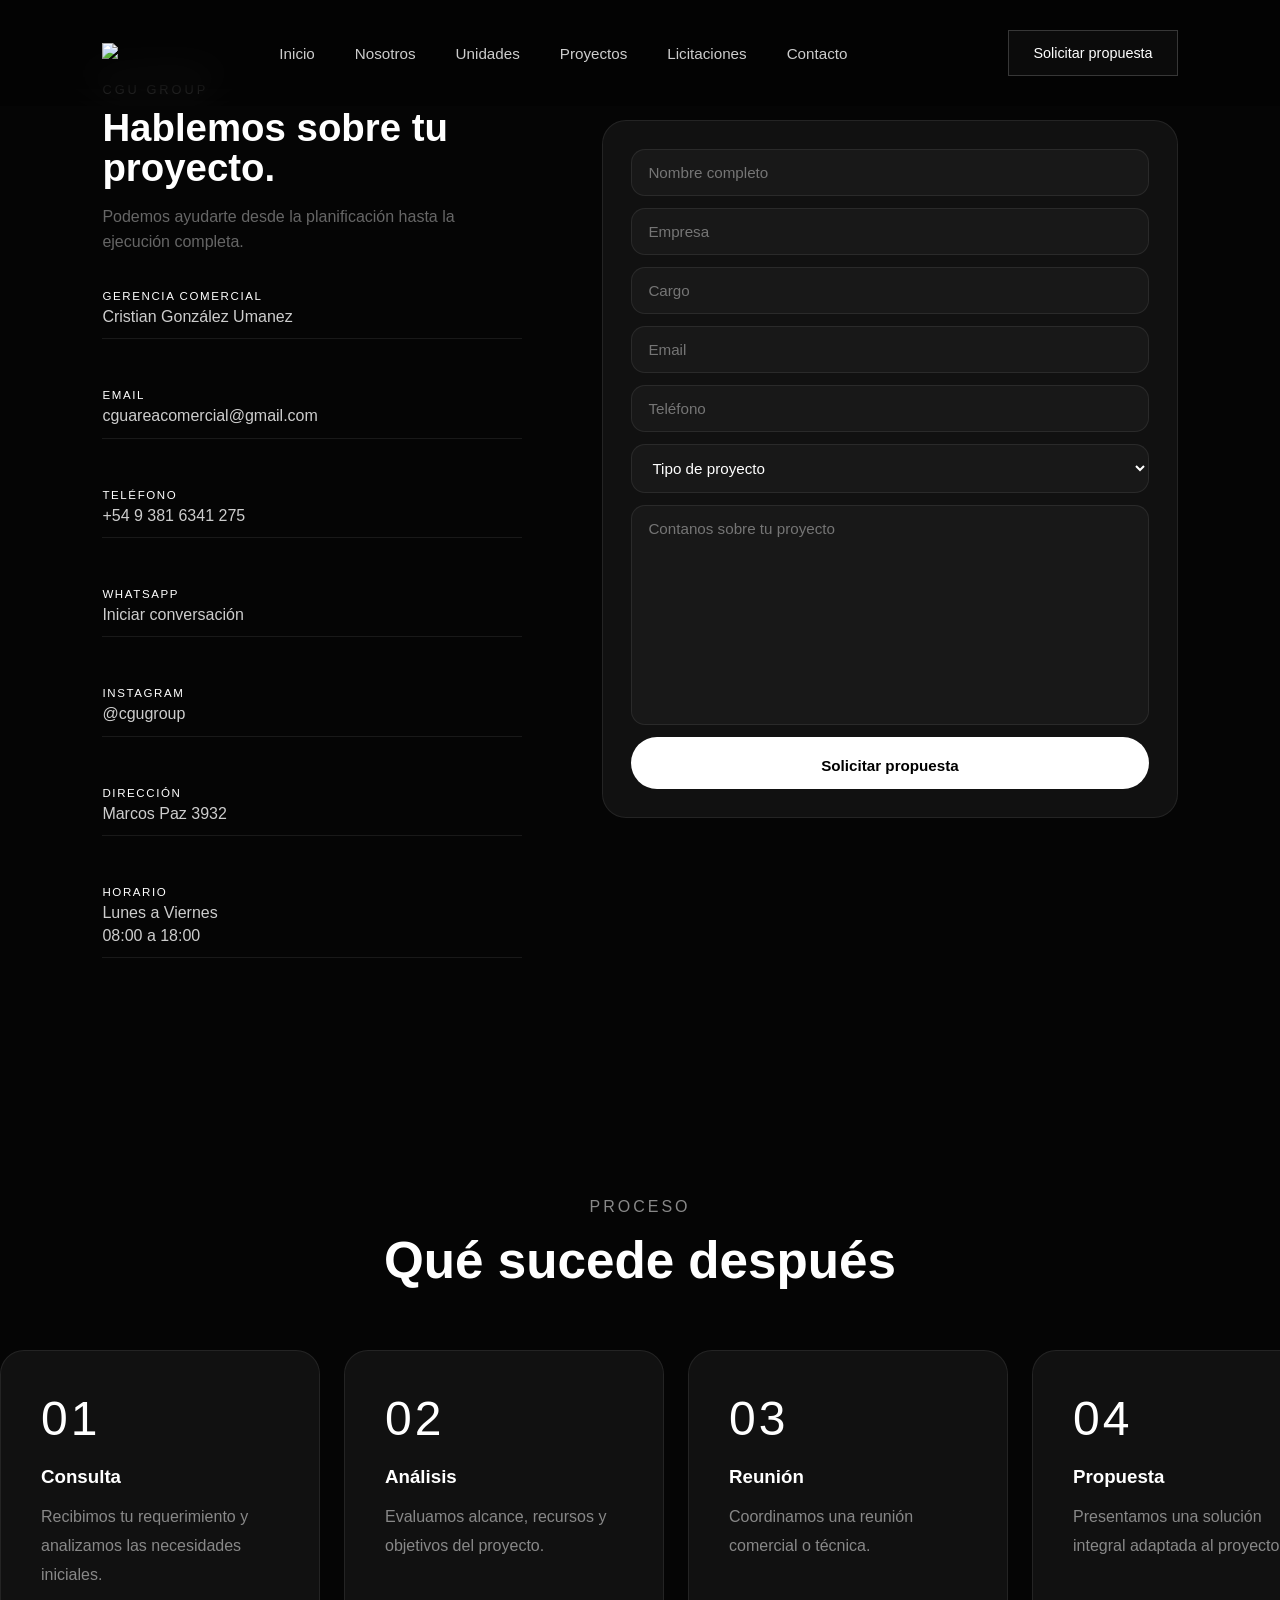
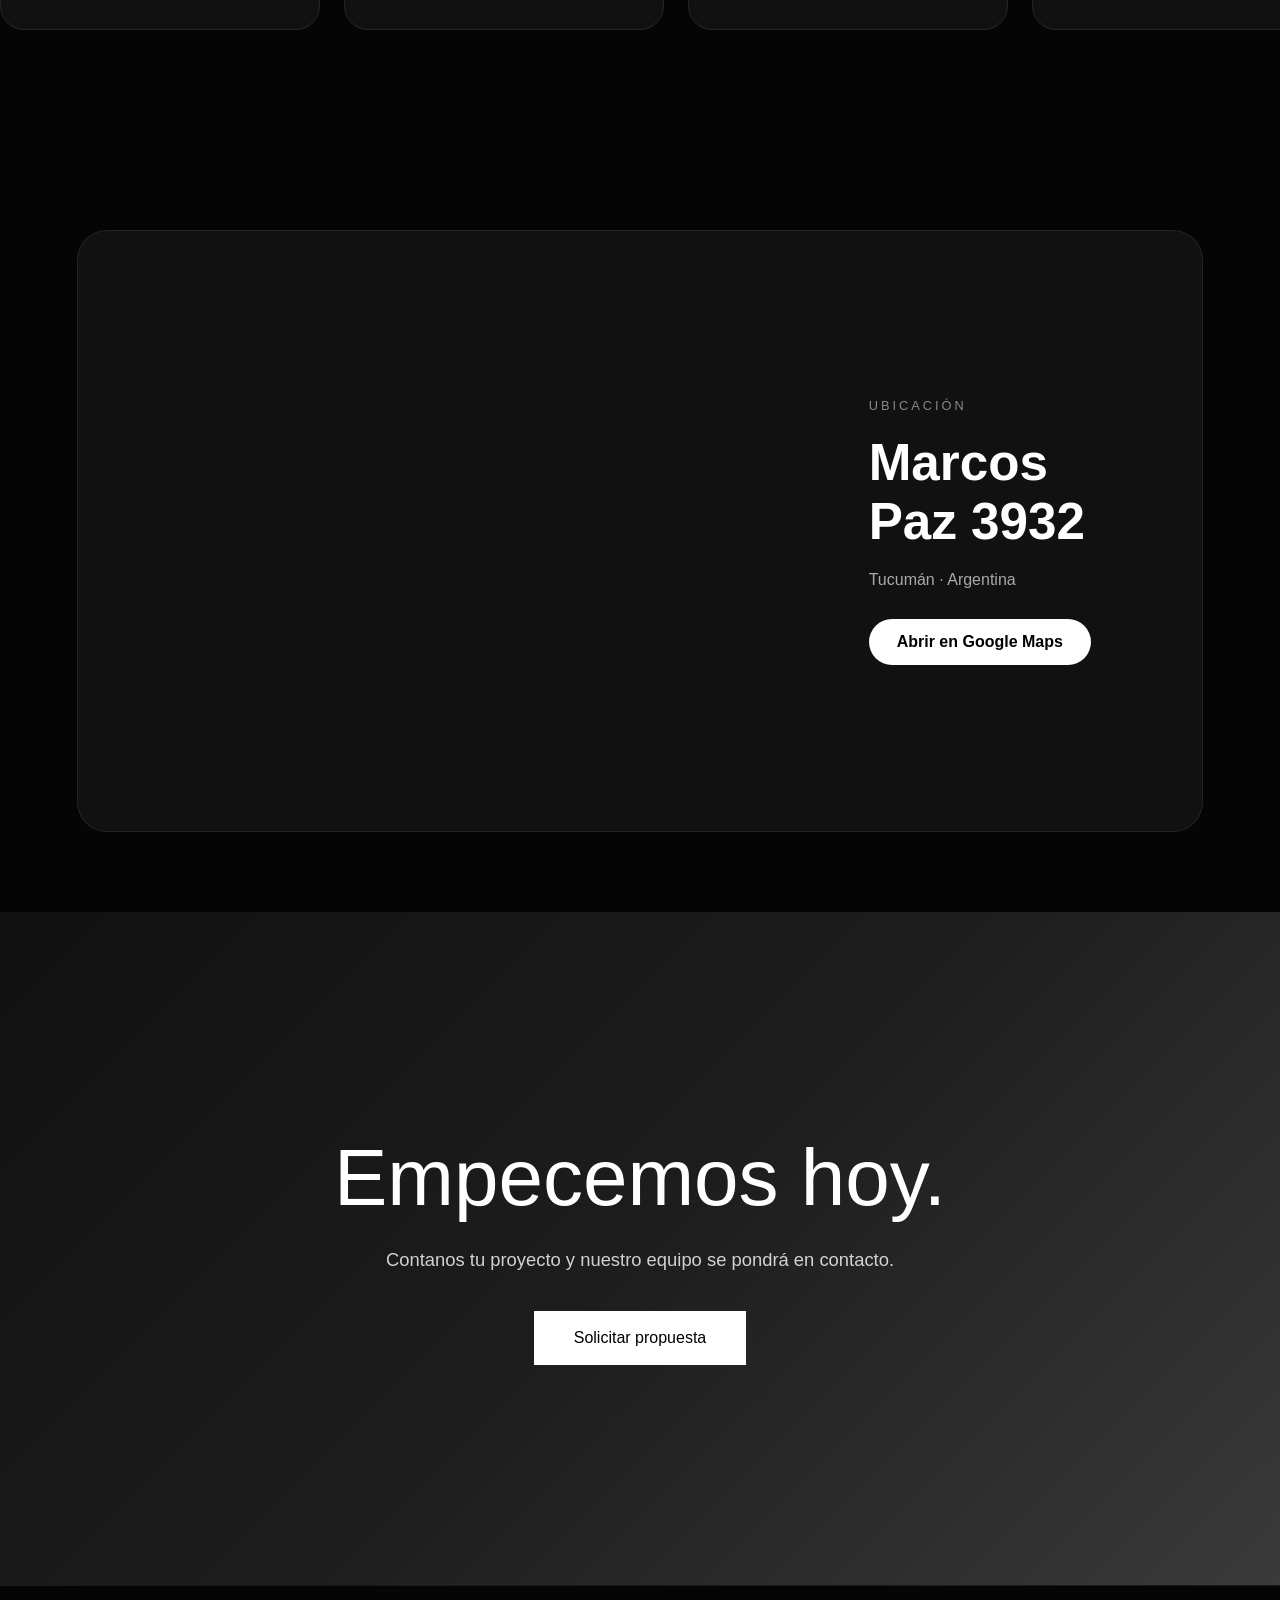
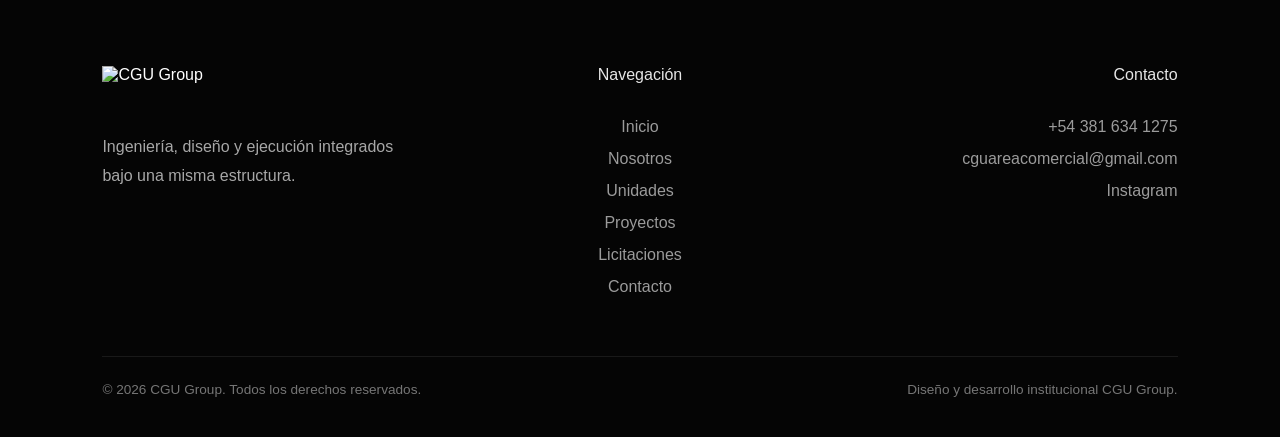
==== contacto.html @ d412fdf4 "Add files via upload" ====
<!DOCTYPE html>

<html lang="es">

<head>

<meta charset="UTF-8">
<meta name="viewport" content="width=device-width, initial-scale=1.0">

<title>CGU Group | Contacto</title>

<link rel="stylesheet" href="style.css">

</head>

<body>

<nav class="navbar">

<div class="logo">
<a href="index.html">
<img src="assets/img/png white 2.png">
</a>
</div>

<div class="nav-links">

<a href="index.html">Inicio</a>
<a href="nosotros.html">Nosotros</a>
<a href="unidades.html">Unidades</a>
<a href="proyectos.html">Proyectos</a>
<a href="licitaciones.html">Licitaciones</a>
<a href="contacto.html">Contacto</a>

</div>

<a href="contacto.html" class="nav-cta">

Solicitar propuesta

</a>

</nav>


<section class="contact-layout">

    <div class="contact-left">

        <div class="contact-header">

            <span>CGU GROUP</span>

            <h2>
                Hablemos sobre tu proyecto.
            </h2>

            <p>
                Podemos ayudarte desde la planificación
                hasta la ejecución completa.
            </p>

        </div>

        <div class="contact-info">

            <div class="contact-item">

                <h3>Gerencia Comercial</h3>

                <p>
                    Cristian González Umanez
                </p>

            </div>

            <div class="contact-item">

                <h3>Email</h3>

                <p>
                    <a href="mailto:cguareacomercial@gmail.com">
                        cguareacomercial@gmail.com
                    </a>
                </p>

            </div>

            <div class="contact-item">

                <h3>Teléfono</h3>

                <p>
                    <a href="tel:+5493816341275">
                        +54 9 381 6341 275
                    </a>
                </p>

            </div>

            <div class="contact-item">

                <h3>WhatsApp</h3>

                <p>
                    <a target="_blank"
                       href="https://wa.me/5493816341275">
                        Iniciar conversación
                    </a>
                </p>

            </div>

            <div class="contact-item">

                <h3>Instagram</h3>

                <p>
                    <a target="_blank"
                       href="https://instagram.com/cgugroup">
                        @cgugroup
                    </a>
                </p>

            </div>

            <div class="contact-item">

                <h3>Dirección</h3>

                <p>
                    <a target="_blank"
                       href="https://maps.app.goo.gl/7DFmyWiBiCpNncGx5">
                        Marcos Paz 3932
                    </a>
                </p>

            </div>

            <div class="contact-item">

                <h3>Horario</h3>

                <p>
                    Lunes a Viernes<br>
                    08:00 a 18:00
                </p>

            </div>

        </div>

    </div>

    <div class="contact-form-wrapper">

        <form class="contact-form" id="propuesta">

            <input
            type="text"
            placeholder="Nombre completo">

            <input
            type="text"
            placeholder="Empresa">

            <input
            type="text"
            placeholder="Cargo">

            <input
            type="email"
            placeholder="Email">

            <input
            type="tel"
            placeholder="Teléfono">

            <select>

                <option>
                    Tipo de proyecto
                </option>

                <option>
                    Cartelería
                </option>

                <option>
                    Metalurgia
                </option>

                <option>
                    Servicios Técnicos
                </option>

                <option>
                    Licitación
                </option>

                <option>
                    Otro
                </option>

            </select>

            <textarea
            placeholder="Contanos sobre tu proyecto"></textarea>

            <button>
                Solicitar propuesta
            </button>

        </form>

    </div>

</section>

<section class="contact-journey reveal">

    <span>PROCESO</span>

    <h2>

        Qué sucede después

    </h2>

    <div class="journey-track">

        <div class="journey-card">

            <span>01</span>

            <h3>Consulta</h3>

            <p>
                Recibimos tu requerimiento
                y analizamos las necesidades iniciales.
            </p>

        </div>

        <div class="journey-card">

            <span>02</span>

            <h3>Análisis</h3>

            <p>
                Evaluamos alcance,
                recursos y objetivos del proyecto.
            </p>

        </div>

        <div class="journey-card">

            <span>03</span>

            <h3>Reunión</h3>

            <p>
                Coordinamos una reunión
                comercial o técnica.
            </p>

        </div>

        <div class="journey-card">

            <span>04</span>

            <h3>Propuesta</h3>

            <p>
                Presentamos una solución
                integral adaptada al proyecto.
            </p>

        </div>

        <div class="journey-card">

            <span>05</span>

            <h3>Ejecución</h3>

            <p>
                Iniciamos planificación,
                fabricación y coordinación.
            </p>

        </div>

        <!-- DUPLICADOS PARA LOOP -->

        <div class="journey-card">

            <span>01</span>

            <h3>Consulta</h3>

            <p>
                Recibimos tu requerimiento
                y analizamos las necesidades iniciales.
            </p>

        </div>

        <div class="journey-card">

            <span>02</span>

            <h3>Análisis</h3>

            <p>
                Evaluamos alcance,
                recursos y objetivos del proyecto.
            </p>

        </div>

        <div class="journey-card">

            <span>03</span>

            <h3>Reunión</h3>

            <p>
                Coordinamos una reunión
                comercial o técnica.
            </p>

        </div>

        <div class="journey-card">

            <span>04</span>

            <h3>Propuesta</h3>

            <p>
                Presentamos una solución
                integral adaptada al proyecto.
            </p>

        </div>

        <div class="journey-card">

            <span>05</span>

            <h3>Ejecución</h3>

            <p>
                Iniciamos planificación,
                fabricación y coordinación.
            </p>

        </div>

    </div>

</section>

<section class="contact-location reveal">

    <div class="location-map">

        <iframe
        src="https://www.google.com/maps?q=Marcos+Paz+3932+Tucuman&output=embed"
        loading="lazy"
        allowfullscreen>
        </iframe>

    </div>

    <div class="location-content">

        <span>UBICACIÓN</span>

        <h2>
            Marcos Paz 3932
        </h2>

        <p>
            Tucumán · Argentina
        </p>

        <a
        href="https://maps.app.goo.gl/7DFmyWiBiCpNncGx5"
        target="_blank">

            Abrir en Google Maps

        </a>

    </div>

</section>



<section class="units-cta reveal">

<h2>

Empecemos hoy.

</h2>

<p>

Contanos tu proyecto y nuestro equipo
se pondrá en contacto.

</p>

<a href="#propuesta">

Solicitar propuesta

</a>

</section>

<footer class="footer">

    <div class="footer-top">

        <div class="footer-brand">

            <img
            src="assets/img/png white 2.png"
            alt="CGU Group">

            <p>
                Ingeniería, diseño y ejecución
                integrados bajo una misma estructura.
            </p>

        </div>

        <div class="footer-links">

            <h4>Navegación</h4>

            <a href="index.html">Inicio</a>
            <a href="nosotros.html">Nosotros</a>
            <a href="unidades.html">Unidades</a>
            <a href="proyectos.html">Proyectos</a>
            <a href="licitaciones.html">Licitaciones</a>
            <a href="contacto.html">Contacto</a>

        </div>

        <div class="footer-contact">

            <h4>Contacto</h4>

            <a href="tel:+543816341275">
                +54 381 634 1275
            </a>

            <a href="mailto:cguareacomercial@gmail.com">
                cguareacomercial@gmail.com
            </a>

            <a href="https://instagram.com/cgugroup"
               target="_blank">
                Instagram
            </a>

        </div>

    </div>

    <div class="footer-bottom">

        <p>
            © 2026 CGU Group. Todos los derechos reservados.
        </p>

        <p>
            Diseño y desarrollo institucional CGU Group.
        </p>

    </div>

</footer>
<script>

const reveals = document.querySelectorAll('.reveal');

function revealSections(){

reveals.forEach((el)=>{

const top = el.getBoundingClientRect().top;

if(top < window.innerHeight * 0.85){

el.classList.add('active');

}

});

}

window.addEventListener('scroll', revealSections);

revealSections();

</script>

</body>

</html>
---- style.css ----
*{
margin:0;
padding:0;
box-sizing:border-box;
}

body{

background:#050505;
color:white;
font-family:'Inter',sans-serif;
overflow-x:hidden;

}

nav{

position:fixed;
top:0;
width:100%;

padding:30px 8vw;

display:flex;
justify-content:space-between;
align-items:center;

z-index:100;

background:rgba(0,0,0,.25);

backdrop-filter:blur(20px);

}

.logo img{

height:38px;

}

.nav-links{

display:flex;
gap:40px;

}

.nav-links a{

color:white;
text-decoration:none;
font-size:.95rem;

opacity:.8;

transition:.3s;

}

.nav-links a:hover{

opacity:1;

}

.hero{

height:100vh;

display:flex;
align-items:center;

position:relative;

overflow:hidden;

}

.hero video{

position:absolute;

width:100%;
height:100%;

object-fit:cover;

}

.video-overlay{

position:absolute;

width:100%;
height:100%;

background:
linear-gradient(
180deg,
rgba(0,0,0,.4),
rgba(0,0,0,.75)
);

}

.hero-content{

position:relative;

z-index:10;

padding-left:8vw;

max-width:900px;

}

.hero-content span{

letter-spacing:3px;
font-size:.9rem;

opacity:.7;

}

.hero-content h1{

font-size:clamp(3rem,5vw,6rem);

line-height:.9;

font-weight:300;

margin-top:20px;

}

.hero-content p{

margin-top:30px;

font-size:1.2rem;

max-width:600px;

opacity:.8;

}

.hero-buttons{

display:flex;
gap:20px;

margin-top:50px;

}

.hero-buttons a{

padding:16px 32px;

border:1px solid white;

text-decoration:none;

color:white;

transition:.3s;

}

.hero-buttons a:hover{

background:white;
color:black;

}

.stats{

padding:100px 8vw 60px;

display:grid;
grid-template-columns:repeat(4,1fr);

gap:50px;

background:#080808;

}
.stats h2{

font-size:4rem;
font-weight:300;

}

.stats p{

opacity:.7;

}

.manifesto{

padding:60px 8vw 40px;

display:grid;

grid-template-columns:1fr 1fr;

gap:70px;

align-items:center;

}
.manifesto-left{

font-size:1rem;

letter-spacing:4px;

opacity:.5;

}

.manifesto-right h2{

font-size:4rem;

font-weight:300;

margin-bottom:30px;

}

.manifesto-right p{

font-size:1.15rem;

line-height:1.8;

opacity:.8;

margin-bottom:20px;

}

.business-showcase{

padding:80px 8vw 80px;

}

.section-heading{

max-width:900px;

margin:0 auto 100px auto;

text-align:center;

}
.section-heading p{

max-width:700px;

margin:0 auto;

}


.section-heading span{

letter-spacing:4px;

opacity:.5;

}

.section-heading h2{

font-size:clamp(3rem,5vw,5rem);

font-weight:300;

line-height:1;

margin:25px 0;

letter-spacing:-2px;

}

.section-heading p{

font-size:1.15rem;

line-height:1.8;

opacity:.75;

max-width:700px;

}

.business-grid{

display:grid;

grid-template-columns:repeat(3,1fr);

gap:40px;

}

.business-item{

display:flex;

flex-direction:column;

text-decoration:none;

color:white;

display:block;

transition:.4s;


}

.business-item img{

width:100%;

aspect-ratio:4/5;

object-fit:cover;

display:block;

border-radius:20px;

transition:transform .8s ease;

}

.business-item{

overflow:hidden;

}
.business-item:hover{

transform:translateY(-12px);

}
.business-item:hover h3{

opacity:1;

}
.business-item img{

transition:.5s;

}

.business-item:hover img{

transform:scale(1.03);

}

.business-info{

padding-top:30px;

}

.business-info span{

font-size:.9rem;

letter-spacing:3px;

opacity:.4;

}

.business-info h3{

font-size:2.4rem;

font-weight:300;

margin:15px 0;

}

.business-info p{

line-height:1.8;

opacity:.75;

}

.featured-project{

position:relative;

height:650px;

overflow:hidden;

margin:60px 0;

}

.featured-project img{

position:absolute;

top:0;
left:0;

width:100%;
height:100%;

object-fit:cover;

}

.featured-overlay{

position:absolute;

top:0;
left:0;

width:100%;
height:100%;

background:
linear-gradient(
180deg,
rgba(0,0,0,.15),
rgba(0,0,0,.75)
);

}

.project-content{

position:absolute;

left:8vw;

bottom:120px;

z-index:5;

max-width:700px;

}

.project-content span{

letter-spacing:4px;

opacity:.7;

}

.project-content h2{

font-size:clamp(3rem,5vw,6rem);

font-weight:300;

line-height:1;

margin:20px 0;

}

.project-content p{

font-size:1.15rem;

line-height:1.8;

opacity:.85;

max-width:600px;

}

.project-content a{

display:inline-flex;

align-items:center;

gap:12px;

margin-top:40px;

padding:18px 34px;

text-decoration:none;

color:white;

border:1px solid rgba(255,255,255,.25);

background:rgba(255,255,255,.05);

backdrop-filter:blur(20px);

transition:.35s;

}


.clients{

padding:80px 0;

overflow:hidden;

}

.clients-header{

text-align:center;

margin-bottom:150px;

}

.clients-header span{

letter-spacing:4px;

opacity:.5;

}

.clients-header h2{

font-size:clamp(3rem,5vw,5rem);

font-weight:300;

margin-top:20px;

}

.logo-slider{

position:relative;

width:100%;

height:140px;

overflow:hidden;

}

.logo-track{

display:flex;

align-items:center;

gap:60px;

width:max-content;

animation:logoScroll 25s linear infinite;

}

.logo-item{

height:80px;

display:flex;

align-items:center;

justify-content:center;

flex-shrink:0;

}

.logo-item img{

height:55px;

width:auto;

object-fit:contain;

opacity:.7;

filter:grayscale(100%);

transition:.3s;

}

.logo-item:hover img{

opacity:1;

filter:none;

}

@keyframes logoScroll{

from{
transform:translateX(0);
}

to{
transform:translateX(-50%);
}

}

.logo-slider::before,
.logo-slider::after{

content:"";

position:absolute;

top:0;

width:120px;
height:100%;

z-index:5;

pointer-events:none;

}

.logo-slider::before{

left:0;

background:linear-gradient(
90deg,
#050505,
transparent
);

}


.logo-slider::after{

right:0;

background:linear-gradient(
-90deg,
#050505,
transparent
);

}

.client-grid{

display:grid;

grid-template-columns:repeat(3,1fr);

gap:30px;

}

.client-grid div{

height:180px;

border:1px solid #222;

display:flex;
justify-content:center;
align-items:center;

}

.cta{

padding:220px 8vw;

text-align:center;

background:
linear-gradient(
135deg,
#0f0f0f,
#202020,
#3b3b3b
);

}

.cta h2{

font-size:5rem;
font-weight:300;

margin-bottom:25px;

}

.cta p{

max-width:700px;

margin:auto;

opacity:.8;

}

.cta a{

display:inline-block;

margin-top:50px;

padding:18px 40px;

background:white;

color:black;

text-decoration:none;

}

footer{

padding:50px;

text-align:center;

border-top:1px solid #222;

}


.about-hero{

padding:180px 8vw 80px;

width:100%;

max-width:none;

}

.about-hero h1{

font-size:clamp(3rem,5vw,5rem);

font-weight:300;

line-height:1;

margin:25px 0;

max-width:900px;

}

.about-hero p{

font-size:1.15rem;

max-width:700px;

line-height:1.8;

opacity:.75;

}
.about-hero-image{

margin-top:60px;

width:100%;

height:520px;

overflow:hidden;

border-radius:24px;

position:relative;

}
.about-hero-image img{

width:100%;

height:100%;

object-fit:cover;

display:block;

transition:1s;

}
.about-hero-image:hover img{

transform:scale(1.03);

}

.statement{

padding:140px 8vw;

display:grid;

grid-template-columns:1fr 1fr;

gap:100px;

}

.statement-left h2{

font-size:5rem;

font-weight:300;

line-height:1;

}

.statement-right p{

font-size:1.15rem;

line-height:1.9;

opacity:.8;

margin-bottom:25px;

}

.timeline{

padding:120px 8vw 60px;

display:grid;

grid-template-columns:repeat(4,1fr);

gap:30px;

}

.timeline-item{

border-top:1px solid #333;

padding-top:30px;

}

.timeline-item span{

font-size:2rem;

opacity:.4;

}

.timeline-item h3{

margin:20px 0;

font-weight:400;

}

.timeline-item p{

opacity:.7;

line-height:1.7;

}

.numbers{

padding:180px 8vw;

display:grid;

grid-template-columns:repeat(4,1fr);

gap:50px;

background:#080808;

}

.numbers h2{

font-size:5rem;

font-weight:300;

}

.director{

padding:20px 8vw 120px;

display:grid;

grid-template-columns:0.8fr 1.2fr;

gap:80px;

align-items:center;

}

.director-image{

overflow:hidden;

border-radius:24px;

max-width:300px;

margin:auto;

}
.director-image img{

width:100%;

height:auto;

display:block;

border-radius:24px;

}


.director-content{

display:flex;

flex-direction:column;

justify-content:center;

padding:40px 0;

}

.director-content span{

opacity:.5;

letter-spacing:4px;

}

.director-content h2{

font-size:4rem;

font-weight:300;

margin:25px 0;

}

.director-content p{

line-height:1.9;

opacity:.8;

margin-bottom:20px;

}

.pillars{

padding:180px 8vw;

}

.pillars h2{

font-size:5rem;

font-weight:300;

margin-bottom:80px;

}

.pillars-grid{

display:grid;

grid-template-columns:repeat(4,1fr);

gap:30px;

}

.pillars-grid div{

border:1px solid #222;

padding:40px;

}

.pillars-grid h3{

font-size:2rem;

font-weight:300;

margin-bottom:20px;

}

.capabilities{

padding:40px 8vw;

display:grid;

grid-template-columns:1fr 1.3fr;

gap:60px;

}

.capabilities-content{

display:flex;
flex-direction:column;
justify-content:center;

}

.capabilities-content span{

letter-spacing:4px;

opacity:.5;

}

.capabilities-content h2{

font-size:4rem;

font-weight:300;

margin:25px 0;

}

.capabilities-content p{

line-height:1.9;

opacity:.8;

}

.capabilities-image{

height:700px;

border:1px dashed #444;

display:flex;
justify-content:center;
align-items:center;

}

.quote{

padding:250px 8vw;

text-align:center;

}

.quote h2{

font-size:6rem;

font-weight:300;

margin-bottom:30px;

}

.quote p{

font-size:1.2rem;

opacity:.7;

}

.units-hero{

padding:240px 8vw 140px;

max-width:1200px;

}

.units-hero span{

letter-spacing:4px;

opacity:.5;

}

.units-hero h1{

font-size:clamp(4rem,9vw,9rem);

line-height:.9;

font-weight:300;

margin:30px 0;

}

.units-hero p{

font-size:1.3rem;

max-width:700px;

opacity:.75;

line-height:1.8;

}

.unit-section{

padding:120px 8vw;

display:grid;

grid-template-columns:1.2fr 1fr;

gap:80px;

align-items:center;

}

.unit-section.reverse{

grid-template-columns:1fr 1.2fr;

}

.unit-image{

height:750px;

border:1px dashed #444;

display:flex;
justify-content:center;
align-items:center;

font-size:1rem;

opacity:.4;

}

.unit-content span{

letter-spacing:4px;

opacity:.5;

}

.unit-content h2{

font-size:5rem;

font-weight:300;

margin-top:15px;

}

.unit-content h3{

font-size:2rem;

font-weight:300;

margin:10px 0 30px;

opacity:.9;

}

.unit-content p{

line-height:1.9;

opacity:.8;

margin-bottom:25px;

}

.unit-content ul{

list-style:none;

}

.unit-content li{

padding:14px 0;

border-bottom:1px solid #222;

opacity:.85;

}

.integration{

padding:250px 8vw;

text-align:center;

max-width:1200px;

margin:auto;

}

.integration span{

letter-spacing:4px;

opacity:.5;

}

.integration h2{

font-size:5rem;

font-weight:300;

margin:25px 0;

line-height:1;

}

.integration p{

font-size:1.2rem;

line-height:1.9;

opacity:.75;

margin-bottom:15px;

}

.services-grid{

padding:0 8vw 180px;

display:grid;

grid-template-columns:repeat(4,1fr);

gap:30px;

}

.services-grid div{

border:1px solid #222;

padding:50px;

transition:.4s;

}

.services-grid div:hover{

transform:translateY(-10px);

border-color:#555;

}

.services-grid h3{

font-size:2rem;

font-weight:300;

margin-bottom:20px;

}

.units-cta{

padding:220px 8vw;

text-align:center;

background:linear-gradient(
135deg,
#111,
#1d1d1d,
#3a3a3a
);

}

.units-cta h2{

font-size:5rem;

font-weight:300;

margin-bottom:25px;

}

.units-cta p{

opacity:.8;

font-size:1.15rem;

}

.units-cta a{

display:inline-block;

margin-top:40px;

padding:18px 40px;

background:white;

color:black;

text-decoration:none;

}


.projects-hero{

padding:240px 8vw 140px;

max-width:1200px;

}

.projects-hero span{

letter-spacing:4px;

opacity:.5;

}

.projects-hero h1{

font-size:clamp(4rem,9vw,9rem);

font-weight:300;

line-height:.9;

margin:25px 0;

}

.projects-hero p{

font-size:1.25rem;

line-height:1.8;

max-width:700px;

opacity:.75;

}

.projects-intro{

padding:120px 8vw;

max-width:1000px;

}

.projects-intro h2{

font-size:4rem;

font-weight:300;

line-height:1.1;

margin-bottom:30px;

}

    .projects-intro{

padding:120px 8vw 30px;

font-size:1.15rem;

line-height:1.9;

opacity:.8;

}

.projects-grid{

padding:120px 8vw 180px;

display:grid;

grid-template-columns:repeat(2,1fr);

gap:40px;

}

.project-card{

border:1px solid #222;

overflow:hidden;

}

.project-card.large{

grid-column:span 2;

}

.project-photo{

height:600px;

border-bottom:1px solid #222;

display:flex;
justify-content:center;
align-items:center;

opacity:.4;

}

.project-card:not(.large) .project-photo{

height:400px;

}

.project-info{

padding:35px;

}

.project-info span{

letter-spacing:3px;

opacity:.5;

}

.project-info h3{

font-size:2rem;

font-weight:300;

margin:15px 0;

}

.case-study{

padding:180px 8vw;

display:grid;

grid-template-columns:1fr 1.2fr;

gap:80px;

align-items:center;

}

.case-left span{

letter-spacing:4px;

opacity:.5;

}

.case-left h2{

font-size:5rem;

font-weight:300;

margin:20px 0;

}

.case-left p{

line-height:1.9;

opacity:.8;

}

.case-image{

height:700px;

border:1px dashed #444;

display:flex;
justify-content:center;
align-items:center;

}

.results{

padding:180px 8vw;

display:grid;

grid-template-columns:repeat(4,1fr);

gap:40px;

background:#080808;

}

.results h2{

font-size:5rem;

font-weight:300;

}

.clients-projects{

padding:180px 8vw;

}

.clients-projects h2{

font-size:4rem;

font-weight:300;

margin-bottom:80px;

}

.logos-grid{

display:grid;

grid-template-columns:repeat(3,1fr);

gap:30px;

}

.logos-grid div{

height:180px;

border:1px solid #222;

display:flex;
justify-content:center;
align-items:center;

}

.testimonial-project{

padding:120px 15vw;

text-align:center;

}

.testimonial-project p{

font-size:2.4rem;

line-height:1.5;

font-weight:300;

margin-bottom:40px;

}

.testimonial-project span{

opacity:.6;

}

.projects-cta{

padding:220px 8vw;

text-align:center;

background:linear-gradient(
135deg,
#111,
#1f1f1f,
#3a3a3a
);

}

.projects-cta h2{

font-size:5rem;

font-weight:300;

margin-bottom:25px;

}

.projects-cta p{

font-size:1.15rem;

opacity:.8;

}

.projects-cta a{

display:inline-block;

margin-top:40px;

padding:18px 40px;

background:white;

color:black;

text-decoration:none;

}


.tender-hero{

padding:240px 8vw 140px;

max-width:1200px;

}

.tender-hero span{

letter-spacing:4px;

opacity:.5;

}

.tender-hero h1{

font-size:clamp(4rem,9vw,9rem);

font-weight:300;

line-height:.9;

margin:25px 0;

}

.tender-hero p{

font-size:1.2rem;

line-height:1.8;

max-width:700px;

opacity:.75;

}

.tender-intro{

padding:140px 8vw;

display:grid;

grid-template-columns:1fr 1fr;

gap:100px;

}

.tender-intro h2{

font-size:5rem;

font-weight:300;

line-height:1;

}

.tender-intro p{

line-height:1.9;

opacity:.8;

margin-bottom:20px;

}

.resources{
    padding:80px 8vw 40px;
}

.resource-card{

border:1px solid #222;

padding:50px;

}

.resource-card h3{

font-size:2rem;

font-weight:300;

margin-bottom:20px;

}

.capacity{

padding:180px 8vw;

display:grid;

grid-template-columns:1fr 1.2fr;

gap:70px;

align-items:center;

}

.capacity-left span{

letter-spacing:4px;

opacity:.5;

}

.capacity-left h2{

font-size:4.5rem;

font-weight:300;

margin:25px 0;

}

.capacity-left p{

line-height:1.9;

opacity:.8;

}

.capacity-image{

height:700px;

border:1px dashed #444;

display:flex;
justify-content:center;
align-items:center;

}

.compliance{

padding:40px 8vw 60px;

}

.compliance h2{
margin-top:10px;
    margin-bottom:50px;
font-size:4rem;

font-weight:300;

margin-bottom:60px;

}

.compliance-grid{

display:grid;

grid-template-columns:repeat(4,1fr);

gap:20px;

}

.compliance-grid div{

padding:30px;

border:1px solid #222;

}

.workflow{

padding:180px 8vw;

text-align:center;

}

.workflow span{

letter-spacing:4px;

opacity:.5;

}

.workflow h2{

font-size:5rem;

font-weight:300;

margin:20px 0 80px;

}

.workflow-grid{

display:grid;

grid-template-columns:repeat(5,1fr);

gap:30px;

}

.workflow-grid div{

border-top:1px solid #333;

padding-top:30px;

}

.workflow-grid h3{

font-size:4rem;

font-weight:300;

margin-bottom:20px;

}

.industries{

padding:50px 8vw 120 px;

}

.industries h2{

font-size:4rem;

font-weight:300;

margin-bottom:60px;

}

.industry-grid{

display:grid;

grid-template-columns:repeat(4,1fr);

gap:20px;

}

.industry-grid div{

padding:40px;

border:1px solid #222;

text-align:center;

}

.tender-quote{

padding:220px 12vw;

text-align:center;

}

.tender-quote h2{

font-size:5rem;

font-weight:300;

line-height:1.1;

margin-bottom:30px;

}

.tender-quote p{

font-size:1.2rem;

opacity:.7;

}

.tender-cta{

padding:220px 8vw;

text-align:center;

background:linear-gradient(
135deg,
#111,
#1d1d1d,
#383838
);

}

.tender-cta h2{

font-size:5rem;

font-weight:300;

margin-bottom:25px;

}

.tender-cta p{

opacity:.8;

font-size:1.15rem;

}

.tender-cta a{

display:inline-block;

margin-top:40px;

padding:18px 40px;

background:white;

color:black;

text-decoration:none;

}



.contact-hero{

padding:240px 8vw 140px;

max-width:1100px;

}

.contact-hero span{

letter-spacing:4px;

opacity:.5;

}

.contact-hero h1{

font-size:clamp(4rem,9vw,9rem);

font-weight:300;

margin:25px 0;

}

.contact-hero p{

font-size:1.2rem;

line-height:1.9;

opacity:.75;

max-width:650px;

}

.contact-layout{

padding:100px 8vw 180px;

display:grid;

grid-template-columns:1fr 1.2fr;

gap:100px;

}

.contact-info span{

letter-spacing:4px;

opacity:.5;

}

.contact-info h2{

font-size:4rem;

font-weight:300;

margin:25px 0 60px;

}

.contact-item{

margin-bottom:40px;

}

.contact-item h3{

font-weight:400;

margin-bottom:10px;

}

.contact-item p{

opacity:.8;

line-height:1.7;

}

.contact-form{

display:flex;

flex-direction:column;

gap:18px;

}

.contact-form input,
.contact-form textarea,
.contact-form select{

background:#0f0f0f;

border:1px solid #222;

padding:18px;

color:white;

font-size:1rem;

font-family:inherit;

}

.contact-form textarea{

height:220px;

resize:none;

}

.contact-form button{

padding:20px;

background:white;

color:black;

border:none;

font-size:1rem;

cursor:pointer;

}

.contact-process{

padding:180px 8vw;

background:#080808;

}

.contact-process h2{

font-size:4rem;

font-weight:300;

margin-bottom:80px;

}

.process-grid{

display:grid;

grid-template-columns:repeat(4,1fr);

gap:30px;

}

.process-grid div{

border-top:1px solid #333;

padding-top:30px;

}

.process-grid h3{

font-size:4rem;

font-weight:300;

margin-bottom:20px;

}

.contact-map{

padding:180px 8vw;

}

.map-placeholder{

height:700px;

border:1px dashed #444;

display:flex;
justify-content:center;
align-items:center;

}

.contact-quote{

padding:220px 12vw;

text-align:center;

}

.contact-quote h2{

font-size:5rem;

font-weight:300;

line-height:1.15;

margin-bottom:30px;

}

.contact-quote p{

font-size:1.2rem;

opacity:.7;

}

.contact-cta{

padding:220px 8vw;

text-align:center;

background:linear-gradient(
135deg,
#111,
#1c1c1c,
#393939
);

}

.contact-cta h2{

font-size:5rem;

font-weight:300;

margin-bottom:40px;

}

.contact-cta a{

display:inline-block;

padding:18px 40px;

background:white;

color:black;

text-decoration:none;

}


.footer-social{

margin-top:25px;

display:flex;

justify-content:center;

gap:30px;

}

.footer-social a{

color:white;

text-decoration:none;

opacity:.7;

transition:.3s;

}

.footer-social a:hover{

opacity:1;

}

.nav-cta{

padding:14px 24px;

border:1px solid rgba(255,255,255,.18);

color:#fff !important;

text-decoration:none;

font-size:.9rem;

background:rgba(255,255,255,.03);

transition:.35s;

}

.nav-cta:visited{

color:#fff !important;

}

.nav-cta:hover{

background:white;

color:black !important;

}


.business-image{

height:420px;

overflow:hidden;

margin-bottom:25px;

border-radius:16px;

}

.business-image img{

width:100%;
height:100%;

object-fit:cover;

display:block;

}

.business-card:hover img{

transform:scale(1.05);

}

.project-image{

height:650px;

overflow:hidden;

border-radius:20px;

}

.project-image img{

width:100%;
height:100%;

object-fit:cover;

display:block;

}

.manifesto-image{

width:100%;

height:520px;

overflow:hidden;

border-radius:24px;

background:#111;

}
.manifesto-image img{

width:100%;
height:100%;

object-fit:cover;

display:block;

}

.footer{

padding:80px 8vw 40px;

background:#050505;

border-top:1px solid rgba(255,255,255,.08);

}

.footer-top{

display:grid;

grid-template-columns:1fr 1fr 1fr;

align-items:start;

gap:80px;

max-width:1400px;

margin:0 auto;

padding-bottom:60px;

}
.footer-brand img{

height:42px;

margin-bottom:25px;

}

.footer-brand{

display:flex;

flex-direction:column;

align-items:flex-start;

text-align:left;

}
.footer-brand p{

max-width:380px;

line-height:1.8;

opacity:.65;

}

.footer-links{

display:flex;

flex-direction:column;

align-items:center;

text-align:center;

gap:14px;

}
.footer-contact{

display:flex;

flex-direction:column;

align-items:flex-end;

text-align:right;

gap:14px;

}

.footer-links h4,
.footer-contact h4{

font-weight:500;

margin-bottom:20px;

opacity:.9;

}

.footer-links a,
.footer-contact a{

text-decoration:none;

color:white;

opacity:.6;

transition:.3s;

}

.footer-links a:hover,
.footer-contact a:hover{

opacity:1;

}

.footer-bottom{

border-top:1px solid rgba(255,255,255,.08);

padding-top:25px;

display:flex;

justify-content:space-between;

align-items:center;

}

.footer-bottom p{

font-size:.85rem;

opacity:.45;

}

@media (max-width:900px){

.footer-top{

grid-template-columns:1fr;

gap:50px;

}

.footer-brand,
.footer-links,
.footer-contact{

align-items:flex-start;

text-align:left;

}

.footer-bottom{

flex-direction:column;

align-items:flex-start;

gap:10px;

}

}


.statement{

padding:100px 8vw;

display:grid;

grid-template-columns:1fr 1fr;

gap:80px;

align-items:start;

}

.statement-gallery{

grid-column:1 / span 2;

display:grid;

grid-template-columns:1fr 1fr;

gap:30px;

margin-top:40px;

}

.statement-gallery img{

width:100%;

height:500px;

object-fit:cover;

border-radius:20px;

transition:.6s;

}

.statement-gallery img:hover{

transform:translateY(-10px);

}
.timeline-header{

grid-column:1/-1;

margin-bottom:60px;

}

.timeline-header h2{

font-size:4rem;

font-weight:300;

margin-top:20px;

}

.capabilities-image{

height:700px;

overflow:hidden;

border-radius:24px;

}

.capabilities-image img{

width:100%;
height:100%;

object-fit:cover;

transition:.8s;

}

.capabilities-image:hover img{

transform:scale(1.05);

}

.quote{

position:relative;

height:650px;

overflow:hidden;

display:flex;

justify-content:center;

align-items:center;

text-align:center;

}

.quote img{

position:absolute;

width:100%;
height:100%;

object-fit:cover;

}

.quote-overlay{

position:absolute;

inset:0;

background:rgba(0,0,0,.55);

}

.quote-content{

position:relative;

z-index:2;

max-width:900px;

}

.quote h2{

font-size:4rem;

font-weight:300;

margin-bottom:25px;

}


.timeline{

padding:140px 8vw;

display:grid;

grid-template-columns:repeat(4,1fr);

gap:40px;

position:relative;

}

.timeline::before{

content:"";

position:absolute;

top:0;

left:0;

height:1px;

width:100%;

background:#222;

}

.timeline::after{

content:"";

position:absolute;

top:0;
left:-300px;

width:300px;

height:2px;

background:
linear-gradient(
90deg,
transparent,
rgba(255,255,255,.9),
transparent
);

filter:blur(1px);

animation:timelineLoop 5s linear infinite;

}

@keyframes timelineLoop{

0%{

left:-25%;

}

100%{

left:100%;

}

}

@keyframes timelineFlow{

from{
width:0;
}

to{
width:100%;
}

}

.timeline-item{

border-top:none;

padding-top:35px;

opacity:0;

transform:translateY(30px);

animation:fadeTimeline .8s forwards;

}

.timeline-item{

border-top:none;

padding-top:35px;

opacity:0;

transform:translateY(30px);

animation:fadeTimeline .8s forwards;

}

.timeline-item:nth-child(1){
animation-delay:.3s;
}

.timeline-item:nth-child(2){
animation-delay:.7s;
}

.timeline-item:nth-child(3){
animation-delay:1.1s;
}

.timeline-item:nth-child(4){
animation-delay:1.5s;
}

@keyframes fadeTimeline{

to{

opacity:1;

transform:translateY(0);

}

}

.hero-about{

height:100vh;

position:relative;

overflow:hidden;

display:flex;

align-items:center;

}
.hero-about img{

position:absolute;

inset:0;

width:100%;

height:100%;

object-fit:cover;

display:block;

}
.hero-about-overlay{

position:absolute;

inset:0;

background:
linear-gradient(
180deg,
rgba(0,0,0,.35),
rgba(0,0,0,.75)
);

z-index:1;

}
.hero-about .hero-content{

position:relative;

z-index:2;

padding-left:8vw;

max-width:900px;

}
.hero-about h1{

font-size:clamp(3rem,5vw,5rem);

font-weight:300;

line-height:.95;

margin-top:20px;

}
.hero-about p{

margin-top:25px;

font-size:1.15rem;

max-width:650px;

line-height:1.8;

opacity:.85;

}
.hero-about img{

position:absolute;

inset:0;

width:100%;

height:100%;

object-fit:cover;

display:block;

transform:scale(1.05);

animation:heroZoom 10s ease-out forwards;

}
@keyframes heroZoom{

from{
transform:scale(1.12);
}

to{
transform:scale(1.05);
}

}

.pillars{

padding:40px 8vw;

}

.pillars span{

letter-spacing:4px;

opacity:.5;

display:block;

margin-bottom:20px;

}

.pillars h2{

font-size:clamp(3rem,5vw,5rem);

font-weight:300;

line-height:1;

max-width:800px;

margin-bottom:80px;

}

.pillars-grid{

display:grid;

grid-template-columns:repeat(4,1fr);

gap:30px;

}

.pillar-card{

padding:50px 40px;

background:#0d0d0d;

border:1px solid #1f1f1f;

border-radius:24px;

transition:.4s;

}

.pillar-card:hover{

transform:translateY(-10px);

border-color:#555;

}

.pillar-number{

font-size:4rem;

font-weight:200;

opacity:.15;

margin-bottom:20px;

}

.pillar-card h3{

font-size:2rem;

font-weight:300;

margin-bottom:20px;

}

.pillar-card p{

line-height:1.8;

opacity:.75;

}
.pillar-icon{

font-size:2rem;

opacity:.4;

margin-bottom:25px;

letter-spacing:0;

}

.hero-about img{

animation:heroZoom 12s ease-in-out infinite alternate;

}

@keyframes heroZoom{

from{
transform:scale(1);
}

to{
transform:scale(1.08);
}

}

.statement-gallery img{

transition:.6s ease;

}

.statement-gallery img:first-child:hover{

transform:translateY(-15px);

}

.statement-gallery img:last-child:hover{

transform:translateY(15px);

}

.director-image img{

filter:grayscale(100%);

transition:.8s ease;

}

.director:hover .director-image img{

filter:grayscale(0%);

}

.pillar-icon{

transition:.5s ease;

}

.pillar-card:hover .pillar-icon{

transform:rotate(45deg) scale(1.2);

opacity:1;

}
.capabilities:hover .capabilities-image img{

transform:scale(1.05);

}

.capabilities-image{

overflow:hidden;

}

.capabilities-image img{

transition:1s ease;

}

.capabilities:hover .capabilities-image img{

transform:scale(1.05);

}

.quote-content{

animation:fadeUp 1.2s ease;

}

@keyframes fadeUp{

from{

opacity:0;
transform:translateY(40px);

}

to{

opacity:1;
transform:translateY(0);

}

}
.quote img{

transition:8s ease;

}

.quote:hover img{

transform:scale(1.08);

}
.quote-content h2{

animation:textFloat 4s ease-in-out infinite;

}

@keyframes textFloat{

0%{
transform:translateY(0);
}

50%{
transform:translateY(-8px);
}

100%{
transform:translateY(0);
}

}
.reveal{

opacity:0;

transform:translateY(50px);

transition:
opacity .9s ease,
transform .9s ease;

}

.reveal.active{

opacity:1;

transform:translateY(0);

}










.units-gallery{

padding:80px 8vw;

display:grid;

grid-template-columns:repeat(3,1fr);

gap:25px;

}

.units-gallery img{

width:100%;
height:450px;

object-fit:cover;

border-radius:24px;

transition:.6s;

}

.units-gallery img:hover{

transform:scale(1.03);

}

.unit-image{

height:700px;

overflow:hidden;

border-radius:24px;

}

.unit-image img{

width:100%;
height:100%;

object-fit:cover;

transition:1s;

}

.unit-section:hover img{

transform:scale(1.05);

}

.units-slider{

padding:80px 0;

overflow:hidden;

}

.slider-track{

display:flex;

gap:30px;

width:max-content;

animation:sliderUnits 25s linear infinite;

}

.slider-track img{

width:700px;

height:450px;

object-fit:cover;

border-radius:24px;

flex-shrink:0;

transition:.5s;

}

.slider-track img:hover{

transform:scale(1.03);

}

@keyframes sliderUnits{

0%{

transform:translateX(0);

}

100%{

transform:translateX(-50%);

}

}


.integration-banner{

position:relative;

height:85vh;

overflow:hidden;

display:flex;

align-items:center;

justify-content:center;

margin:120px 0;

}

.integration-banner img{

position:absolute;

width:100%;

height:100%;

object-fit:cover;

top:0;

left:0;

}

.integration-overlay{

position:absolute;

inset:0;

background:linear-gradient(
to right,
rgba(0,0,0,.85),
rgba(0,0,0,.35)
);

z-index:1;

}

.integration-content{

position:relative;

z-index:2;

width:min(100%,1200px);

padding:0 8vw;

}

.integration-content span{

letter-spacing:4px;

opacity:.7;

display:block;

margin-bottom:20px;

}

.integration-content h2{

font-size:clamp(3rem,5vw,5rem);

font-weight:300;

line-height:1;

margin-bottom:30px;

max-width:700px;

}

.integration-content p{

font-size:1.2rem;

line-height:1.8;

opacity:.85;

max-width:500px;

}

.workflow-cards{

padding:80px 8vw;

display:grid;

grid-template-columns:repeat(4,1fr);

gap:30px;

}

.workflow-card{

background:linear-gradient(
180deg,
rgba(255,255,255,.03),
rgba(255,255,255,.01)
);

border:1px solid rgba(255,255,255,.08);

border-radius:24px;

padding:40px;

backdrop-filter:blur(10px);

transition:.5s;

}

.workflow-card:hover{

transform:translateY(-12px);

border-color:rgba(255,255,255,.25);

box-shadow:0 25px 50px rgba(0,0,0,.35);

}

.workflow-icon{

font-size:2rem;

margin-bottom:25px;

opacity:.9;

}

.workflow-card h3{

font-size:1.7rem;

font-weight:300;

margin-bottom:15px;

}

.workflow-card p{

line-height:1.8;

opacity:.75;

}



.workflow-card:hover{

transform:translateY(-8px);

border-color:rgba(255,255,255,.2);

}

.workflow-card span{

display:block;

font-size:.85rem;

letter-spacing:3px;

opacity:.5;

margin-bottom:25px;

}

.workflow-card h3{

font-size:1.6rem;

font-weight:400;

margin-bottom:15px;

}

.workflow-card p{

line-height:1.8;

opacity:.75;

}

.unit-image{

overflow:hidden;

border-radius:24px;

}

.unit-image img{

transition:1.4s ease;

transform:scale(1.15);

}

.reveal.active .unit-image img{

transform:scale(1);

}

.unit-content h2{

position:relative;

display:inline-block;

}

.unit-content h2::after{

content:"";

position:absolute;

left:0;

bottom:-12px;

width:0;

height:1px;

background:white;

transition:1.2s ease;

}

.reveal.active .unit-content h2::after{

width:100%;

}

.workflow-card{

transition:.5s;

}

.workflow-card:hover{

transform:translateY(-12px);

background:#141414;

box-shadow:0 20px 50px rgba(0,0,0,.3);

}

.hero-about img{

transform:scale(1.08);

animation:heroZoom 12s ease-in-out infinite alternate;

}

@keyframes heroZoom{

from{

transform:scale(1.08);

}

to{

transform:scale(1.15);

}

}
.integration-content h2 span{

display:block;

opacity:0;

transform:translateY(40px);

}

.reveal.active h2 span:nth-child(1){

animation:wordReveal .8s forwards;

}

.reveal.active h2 span:nth-child(2){

animation:wordReveal .8s .2s forwards;

}

.reveal.active h2 span:nth-child(3){

animation:wordReveal .8s .4s forwards;

}

.reveal.active h2 span:nth-child(4){

animation:wordReveal .8s .6s forwards;

}

@keyframes wordReveal{

to{

opacity:1;

transform:translateY(0);

}

}

.unit-section{

position:relative;

}

.unit-section::before{

content:"";

position:absolute;

top:0;

left:0;

width:0;

height:1px;

background:rgba(255,255,255,.15);

transition:1.5s ease;

}

.reveal.active::before{

width:100%;

}






.projects-grid{

padding:100px 8vw;

display:grid;

grid-template-columns:repeat(3,1fr);

gap:30px;

}

.project-card{

position:relative;

overflow:hidden;

border-radius:24px;

min-height:380px;

cursor:pointer;

}

.project-card.large{

grid-column:span 2;

min-height:550px;

}

.project-card img{

width:100%;

height:100%;

object-fit:cover;

display:block;

transition:1s;

}

.project-card:hover img{

transform:scale(1.08);

}

.project-overlay{

position:absolute;

inset:0;

padding:40px;

display:flex;

flex-direction:column;

justify-content:flex-end;

background:linear-gradient(
to top,
rgba(0,0,0,.85),
rgba(0,0,0,.15),
transparent
);

}

.project-overlay span{

letter-spacing:3px;

font-size:.8rem;

opacity:.8;

margin-bottom:10px;

}

.project-overlay h3{

font-size:2rem;

font-weight:300;

margin-bottom:10px;

}

.project-overlay p{

max-width:450px;

line-height:1.7;

opacity:.8;

}

/* =========================
LICITACIONES
========================= */

.tender-hero{

height:100vh;
position:relative;
display:flex;
flex-direction:column;
justify-content:center;
padding:0 8vw;
overflow:hidden;

}

.tender-hero img{

position:absolute;
inset:0;
width:100%;
height:100%;
object-fit:cover;

}

.tender-hero::after{

content:"";
position:absolute;
inset:0;
background:linear-gradient(
180deg,
rgba(0,0,0,.45),
rgba(0,0,0,.7)
);

}

.tender-hero span,
.tender-hero h1,
.tender-hero p{

position:relative;
z-index:2;

}

.tender-hero span{

color:#c8a96b;
letter-spacing:3px;

}

.tender-hero h1{

font-size:clamp(3rem,5vw,6rem);
font-weight:300;
line-height:.95;
max-width:900px;
margin:20px 0;

}

.tender-hero p{

max-width:650px;
font-size:1.1rem;
color:#d7d7d7;

}

/* INTRO */

.tender-intro{

padding:120px 8vw;
display:grid;
grid-template-columns:1fr 1fr;
gap:80px;

}

.tender-intro h2{

font-size:clamp(2.5rem,4vw,4.5rem);
font-weight:300;
line-height:1;

}

.tender-intro p{

color:#bdbdbd;
margin-bottom:20px;

}

/* RECURSOS */

.resources{

padding:80 8vw 120px;
display:grid;
grid-template-columns:repeat(4,1fr);
gap:25px;

}

.resource-card{

background:#111;
border:1px solid #232323;
border-radius:24px;
padding:35px;
transition:.4s;

}

.resource-card:hover{

transform:translateY(-8px);
border-color:#c8a96b;

}

.resource-card h3{

font-size:1.5rem;
margin-bottom:15px;

}

.resource-card p{

color:#bdbdbd;
line-height:1.7;

}

/* CAPACIDAD */

.capacity{

padding:120px 8vw;
display:grid;
grid-template-columns:1fr 1fr;
gap:70px;
align-items:center;

}

.capacity-image{

overflow:hidden;
border-radius:30px;

}

.capacity-image img{

width:100%;
display:block;
transition:1s;

}

.capacity-image:hover img{

transform:scale(1.05);

}

.capacity h2{

font-size:clamp(2.5rem,4vw,4.5rem);
font-weight:300;
line-height:1;
margin:20px 0;

}

.capacity span{

color:#c8a96b;
letter-spacing:3px;

}

/* COMPLIANCE */

.compliance{

padding:120px 8vw;
text-align:center;

}

.compliance h2{

font-size:clamp(2.5rem,4vw,4rem);
font-weight:300;
margin-bottom:70px;

}

.compliance-grid{

display:grid;
grid-template-columns:repeat(4,1fr);
gap:20px;

}

.compliance-grid div{

padding:24px;
border-radius:20px;
background:#111;
border:1px solid #222;

}

/* METODOLOGIA */

.workflow{

padding:40px 8vw;
text-align:center;

}

.workflow span{

color:#c8a96b;
letter-spacing:3px;

}

.workflow h2{

font-size:clamp(2.5rem,4vw,4rem);
font-weight:300;
margin:20px 0 70px;

}

.workflow-grid{

display:grid;
grid-template-columns:repeat(5,1fr);
gap:25px;

}

.workflow-grid div{

padding:40px 20px;
border-radius:24px;
background:#111;
border:1px solid #222;
position:relative;
transition:.4s;

}

.workflow-grid div:hover{

transform:translateY(-10px);

}

.workflow-grid h3{

font-size:3rem;
font-weight:200;
color:#c8a96b;
margin-bottom:10px;

}

/* INDUSTRIAS */

.industries{

padding:120px 8vw;
text-align:center;

}

.industries h2{

font-size:clamp(2.5rem,4vw,4rem);
font-weight:300;
margin-bottom:60px;

}

.industry-grid{

display:flex;
flex-wrap:wrap;
justify-content:center;
gap:20px;

}

.industry-grid div{

padding:14px 28px;
border-radius:999px;
border:1px solid #333;
background:#111;
transition:.3s;

}

.industry-grid div:hover{

border-color:#c8a96b;
transform:translateY(-4px);

}

/* FRASE FINAL */

.tender-quote{

height:70vh;
position:relative;
display:flex;
align-items:center;
justify-content:center;
text-align:center;
padding:0 8vw;
overflow:hidden;

}

.tender-quote img{

position:absolute;
inset:0;
width:100%;
height:100%;
object-fit:cover;

}

.tender-quote::after{

content:"";
position:absolute;
inset:0;
background:rgba(0,0,0,.55);

}

.tender-quote h2,
.tender-quote p{

position:relative;
z-index:2;

}

.tender-quote h2{

font-size:clamp(3rem,5vw,5rem);
font-weight:300;
line-height:1;

}

.tender-quote p{

margin-top:20px;
color:#ddd;

}

/* CTA */

.tender-cta{

padding:140px 8vw;
text-align:center;

}

.tender-cta h2{

font-size:clamp(3rem,5vw,5rem);
font-weight:300;
line-height:1;

}

.tender-cta p{

margin:30px auto;
max-width:700px;
color:#bdbdbd;

}

.tender-cta a{

display:inline-flex;
padding:18px 34px;
border-radius:999px;
background:#c8a96b;
color:#000;
font-weight:600;
text-decoration:none;
transition:.3s;

}

.tender-cta a:hover{

transform:translateY(-3px);

}
.capacity-banner{

position:relative;
height:80vh;
overflow:hidden;
border-radius:32px;
margin:40px 8vw;

display:flex;
align-items:center;

}

.capacity-banner img{

position:absolute;
top:0;
left:0;

width:100%;
height:100%;

object-fit:cover;

}

.capacity-overlay{

position:absolute;
inset:0;

background:linear-gradient(
90deg,
rgba(0,0,0,.65),
rgba(0,0,0,.35)
);

z-index:1;

}

.capacity-content{

position:relative;
z-index:2;

max-width:700px;

padding:0 80px;

color:white;

}

.capacity-content span{

font-size:.75rem;
letter-spacing:3px;
opacity:.7;

}

.capacity-content h2{
    font-size:clamp(2.2rem,4vw,4rem);
    line-height:1;
    margin:16px 0;
}

.capacity-content p{
    font-size:1rem;
    line-height:1.7;
    max-width:450px;
}

.capacity-banner{
    position:relative;
    height:75vh;
    width:100vw;
    margin:120px calc(50% - 50vw);
    overflow:hidden;
    margin:0px 0 20px;
}

.capacity-banner.active{

opacity:1;
transform:translateY(0);

}
.workflow-slider{

padding:80px 0 50px;
overflow:hidden;

}

.workflow-header{

padding:0 8vw;
margin-bottom:50px;

}

.workflow-header span{

color:#c8a96b;
letter-spacing:3px;
font-size:.75rem;

}

.workflow-header h2{

font-size:clamp(2.5rem,4vw,4rem);
font-weight:300;
margin-top:15px;

}

.workflow-track{

display:flex;
width:max-content;
gap:30px;

animation:workflowLoop 30s linear infinite;

}

.workflow-item{

width:320px;

padding:40px;

background:#111;

border:1px solid #222;

border-radius:28px;

transition:.4s;

}

.workflow-item:hover{

transform:translateY(-8px);

border-color:#c8a96b;

}

.workflow-item span{
font-size:6rem;
line-height:1;
opacity:.15;
position:absolute;
top:20px;
right:25px;
}

.workflow-item h3{

margin-bottom:12px;

font-size:1.4rem;

}

.workflow-item p{

color:#bdbdbd;

line-height:1.7;

}

@keyframes workflowLoop{

from{

transform:translateX(0);

}

to{

transform:translateX(-50%);

}

}

.tender-quote{

position:relative;

height:75vh;

overflow:hidden;

display:flex;
align-items:center;
justify-content:center;

}

.tender-quote img{

position:absolute;

top:0;
left:0;

width:100%;
height:100%;

object-fit:cover;

}

.tender-quote-overlay{

position:absolute;

inset:0;

background:rgba(0,0,0,.45);

z-index:1;

}

.tender-quote-content{

position:relative;

z-index:2;

text-align:center;

max-width:900px;

padding:0 40px;

color:white;

}

.tender-quote-content h2{

font-size:clamp(3rem,6vw,6rem);

line-height:.95;

font-weight:300;

margin-bottom:25px;

}

.tender-quote-content p{

font-size:1.15rem;

line-height:1.8;

opacity:.9;

}







.contact-header{
    text-align:left;
    margin-bottom:24px;
}

.contact-header h2{
    font-size:clamp(2.2rem,3vw,3.5rem);
    margin-bottom:12px;
    line-height:1.05;
}

.contact-header p{
    color:#666;
    line-height:1.5;
    max-width:450px;
}

/* =========================
INFO
========================= */

.contact-info{
    display:flex;
    flex-direction:column;
    gap:4px;
}

.contact-info span{
    color:#888;
    letter-spacing:2px;
}

.contact-info h2{
    font-size:2.2rem;
    margin-bottom:12px;
}

.contact-item{
    padding:10px 0;
    border-bottom:1px solid rgba(255,255,255,.08);
}

.contact-item h3{
    font-size:.72rem;
    letter-spacing:.12em;
    color:#777;
    margin-bottom:4px;
    text-transform:uppercase;
}

.contact-item p{
    color:#d8d8d8;
    line-height:1.4;
    margin:0;
}

.contact-item a{
    color:#ffffff;
    text-decoration:none;
    transition:.3s;
}

.contact-item a:hover{
    opacity:.75;
}
/* =========================
FORM
========================= */

.contact-form-wrapper{
    position:sticky;
    top:120px;
}

.contact-form{
    background:#111;
    border:1px solid rgba(255,255,255,.08);
    border-radius:24px;

    padding:28px;
    display:flex;
    flex-direction:column;
    gap:12px;
}

.contact-form input,
.contact-form select,
.contact-form textarea{
    width:100%;
    background:#181818;
    border:1px solid rgba(255,255,255,.08);
    border-radius:14px;

    color:white;
    font-size:.95rem;

    padding:14px 16px;
}

.contact-form textarea{
    min-height:110px;
    resize:none;
}

.contact-form button{
    height:52px;
    border:none;
    border-radius:999px;

    background:white;
    color:black;

    font-weight:600;
    font-size:.95rem;

    cursor:pointer;
    transition:.35s;
}

.contact-form button:hover{
    transform:translateY(-3px);
}

/* =========================
JOURNEY
========================= */

.contact-journey{
    padding:120px 0;
    overflow:hidden;
    text-align:center;
}

.contact-journey span{
    color:#888;
    letter-spacing:3px;
}

.contact-journey h2{
    font-size:clamp(2.5rem,4vw,5rem);
    margin:15px 0 60px;
}

.journey-track{
    display:flex;
    gap:24px;
    width:max-content;
    animation:journeyMove 35s linear infinite;
}

.journey-card{
    width:320px;
    background:#111;
    border:1px solid rgba(255,255,255,.08);
    border-radius:24px;
    padding:40px;
    text-align:left;
    transition:.4s;
}

.journey-card:hover{
    transform:translateY(-10px);
}

.journey-card span{
    font-size:3rem;
    color:white;
    display:block;
    margin-bottom:20px;
}

.journey-card h3{
    margin-bottom:15px;
}

.journey-card p{
    color:#888;
    line-height:1.8;
}

@keyframes journeyMove{

from{
transform:translateX(0);
}

to{
transform:translateX(-50%);
}

}

.contact-location{
    display:grid;
    grid-template-columns:1.3fr .7fr;
    margin:80px 6%;
    overflow:hidden;
    border-radius:30px;
    background:#111;
    border:1px solid rgba(255,255,255,.08);
}

.location-map{
    height:600px;
}

.location-map iframe{
    width:100%;
    height:100%;
    border:none;
}

.location-content{
    padding:60px;
    display:flex;
    flex-direction:column;
    justify-content:center;
}

.location-content span{
    color:#888;
    letter-spacing:3px;
    font-size:.8rem;
}

.location-content h2{
    font-size:clamp(2rem,4vw,4rem);
    margin:20px 0;
}

.location-content p{
    color:#aaa;
    margin-bottom:30px;
}

.location-content a{
    display:inline-flex;
    width:max-content;
    padding:14px 28px;
    background:white;
    color:black;
    text-decoration:none;
    border-radius:999px;
    font-weight:600;
}

/* =========================
CONTACT STRIP
========================= */

.contact-strip{
    overflow:hidden;
    border-top:1px solid rgba(255,255,255,.08);
    border-bottom:1px solid rgba(255,255,255,.08);
    padding:30px 0;
    margin:80px 0;
}

.contact-strip-track{
    display:flex;
    gap:70px;
    width:max-content;
    animation:stripMove 20s linear infinite;
}

.contact-strip-track div{
    font-size:1.2rem;
    font-weight:600;
    white-space:nowrap;
}

@keyframes stripMove{

from{
transform:translateX(0);
}

to{
transform:translateX(-50%);
}

}

/* =========================
QUOTE
========================= */

.contact-quote{
    position:relative;
    height:70vh;
    overflow:hidden;
}

.contact-quote img{
    width:100%;
    height:100%;
    object-fit:cover;
}

.quote-overlay{
    position:absolute;
    inset:0;
    background:rgba(0,0,0,.55);
}

.quote-content{
    position:absolute;
    inset:0;
    z-index:2;
    display:flex;
    flex-direction:column;
    justify-content:center;
    align-items:center;
    text-align:center;
    padding:0 10%;
}

.quote-content h2{
    font-size:clamp(3rem,5vw,6rem);
    max-width:900px;
}

.quote-content p{
    color:#ccc;
    margin-top:20px;
}

/* =========================
REVEAL
========================= */

.reveal{
    opacity:0;
    transform:translateY(70px);
    transition:1s ease;
}

.reveal.active{
    opacity:1;
    transform:translateY(0);
}

/* =========================
RESPONSIVE
========================= */

@media(max-width:900px){
.contact-layout{
    max-width:1400px;
    margin:auto;
    padding:100px 8%;

    display:grid;
    grid-template-columns:0.8fr 1.2fr;

    gap:70px;
    align-items:start;
}
.contact-form-wrapper{
    position:relative;
    top:auto;
}

.contact-location{
    height:60vh;
}

.quote-content h2{
    font-size:2.5rem;
}

}

.contact-left{
    display:flex;
    flex-direction:column;
}

.contact-layout{
    max-width:1400px;
    margin:auto;
    padding:80px 8%;
    display:grid;
    grid-template-columns:420px 1fr;
    gap:80px;
    align-items:start;
}

.contact-header{
    margin-bottom:25px;
}

.contact-header span{
    color:#888;
    letter-spacing:3px;
    font-size:.8rem;
}

.contact-header h2{
    font-size:clamp(2.3rem,3vw,4rem);
    line-height:1.05;
    margin:10px 0 15px;
}

.contact-header p{
    color:#666;
    line-height:1.6;
    max-width:420px;
}

.contact-info{
    display:flex;
    flex-direction:column;
    gap:0;
}

.contact-item{
    padding:10px 0;
    border-bottom:1px solid rgba(255, 255, 255, 0.08);
}

.contact-item h3{
    font-size:.72rem;
    letter-spacing:.14em;
    text-transform:uppercase;
    color:#ffffff;
    margin-bottom:4px;
}

.contact-item p{
    margin:0;
    color:#ffffff;
    line-height:1.4;
}

.contact-item a{
    color:#ffffff;
    text-decoration:none;
    transition:.3s;
}

.contact-item a:hover{
    opacity:.6;
}
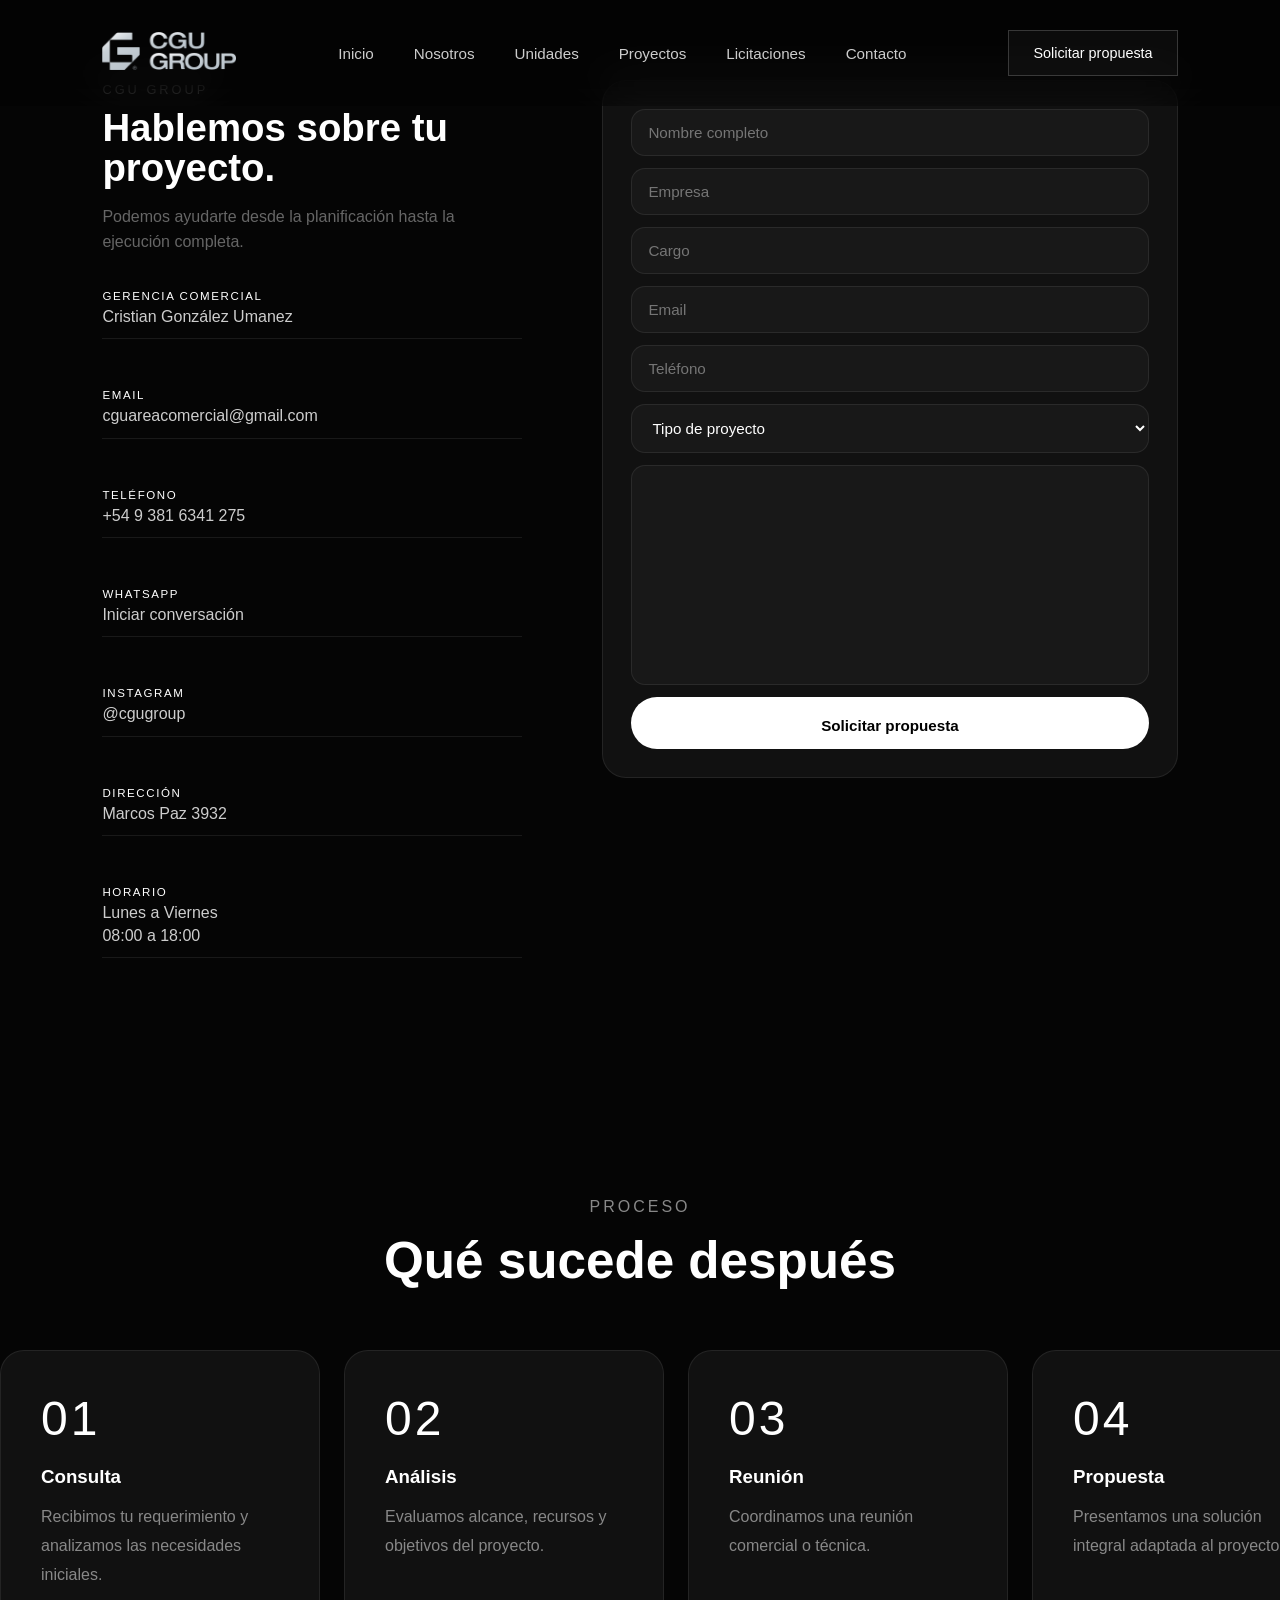
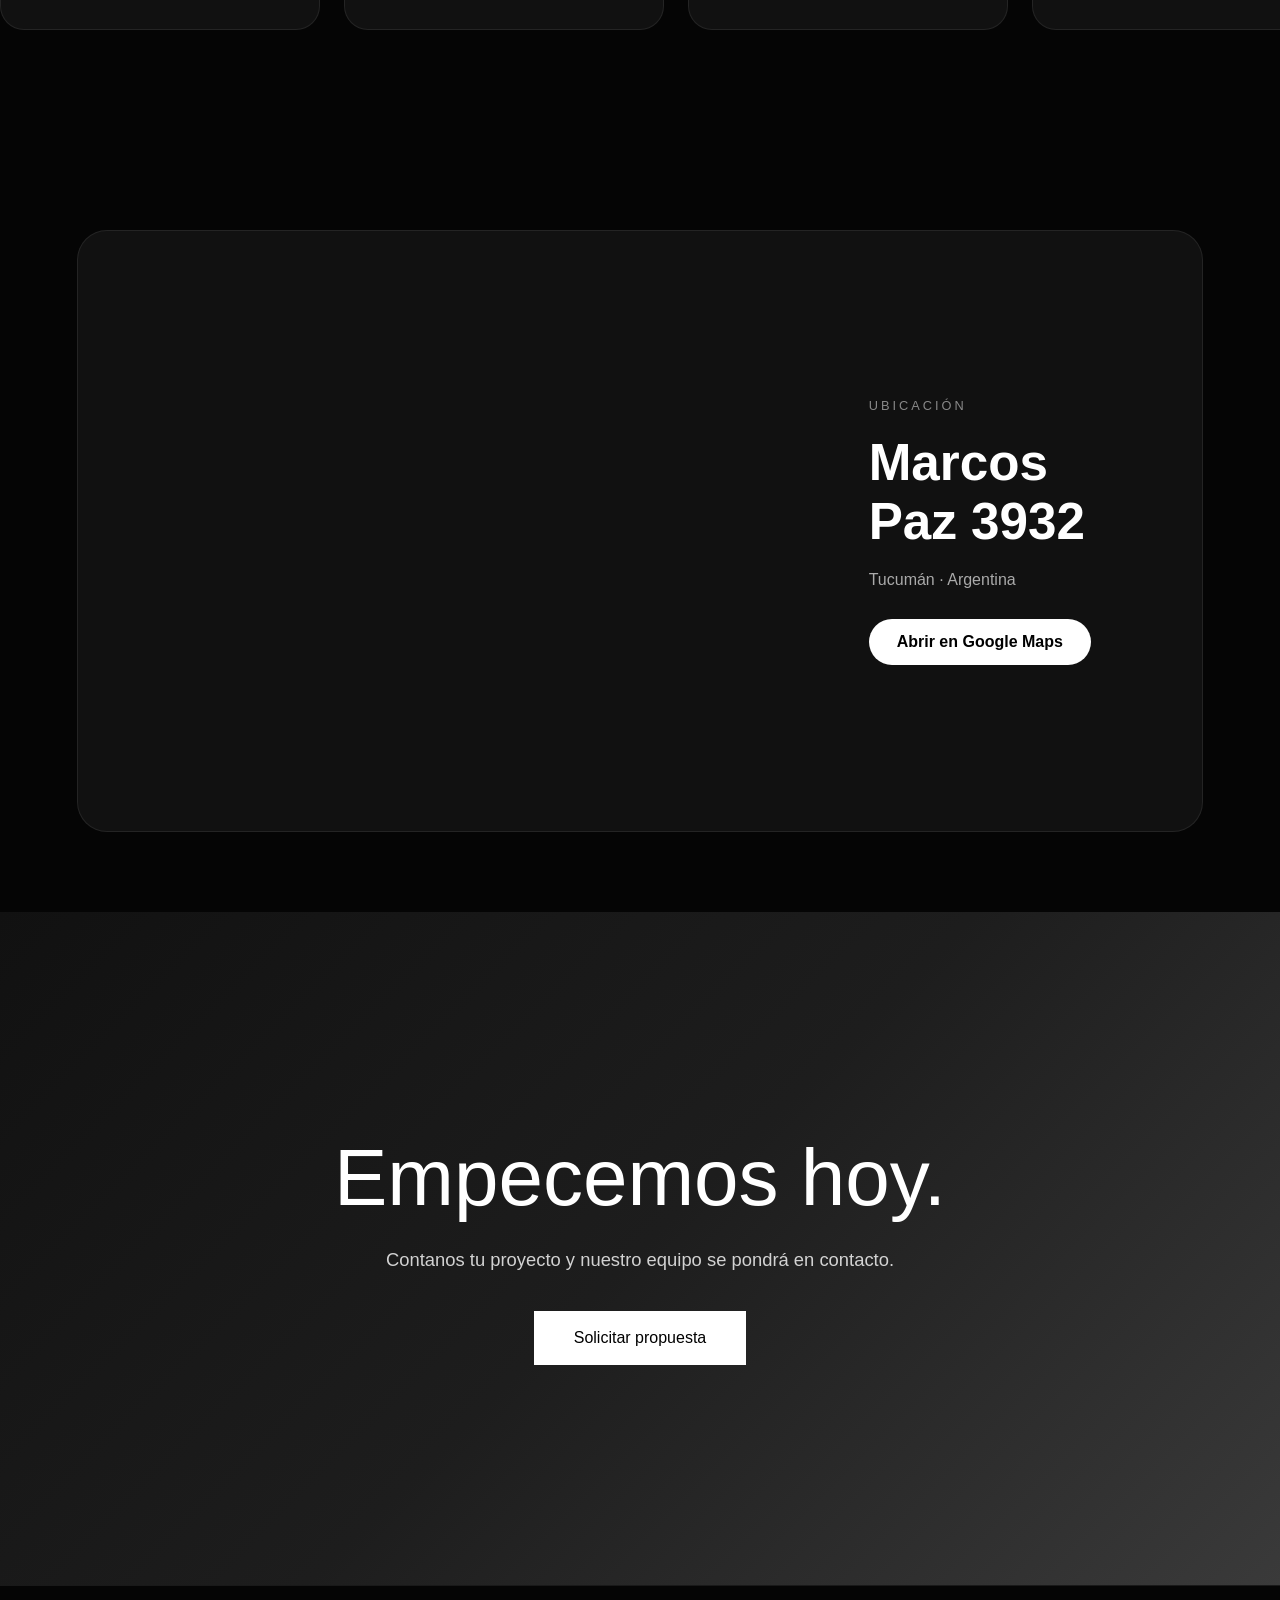
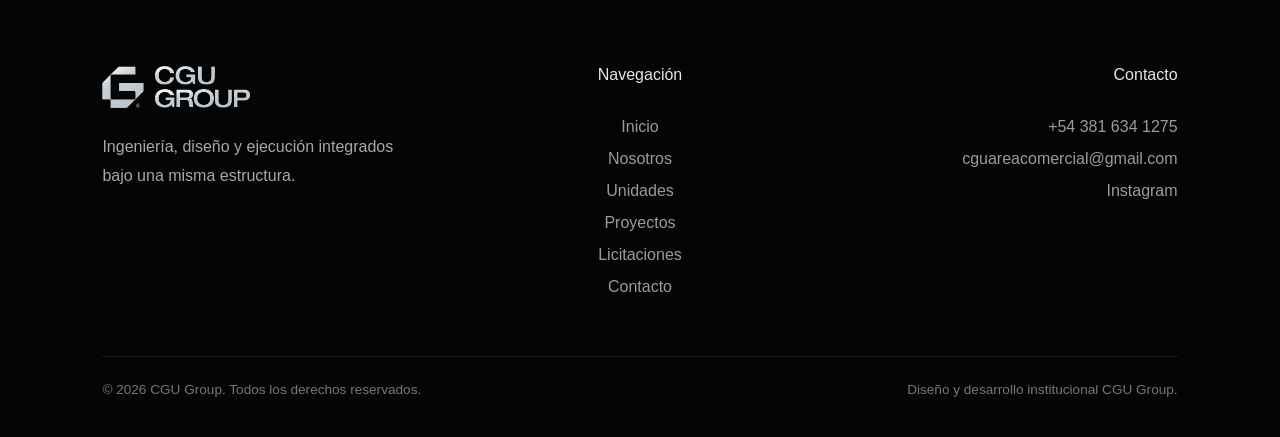
==== commit 0b3c2153: "Update contacto.html" ====
--- a/contacto.html
+++ b/contacto.html
@@ -152,68 +152,83 @@
 
     </div>
 
-    <div class="contact-form-wrapper">
-
-        <form class="contact-form" id="propuesta">
-
-            <input
-            type="text"
-            placeholder="Nombre completo">
-
-            <input
-            type="text"
-            placeholder="Empresa">
-
-            <input
-            type="text"
-            placeholder="Cargo">
-
-            <input
-            type="email"
-            placeholder="Email">
-
-            <input
-            type="tel"
-            placeholder="Teléfono">
-
-            <select>
-
-                <option>
-                    Tipo de proyecto
-                </option>
-
-                <option>
-                    Cartelería
-                </option>
-
-                <option>
-                    Metalurgia
-                </option>
-
-                <option>
-                    Servicios Técnicos
-                </option>
-
-                <option>
-                    Licitación
-                </option>
-
-                <option>
-                    Otro
-                </option>
-
-            </select>
-
-            <textarea
-            placeholder="Contanos sobre tu proyecto"></textarea>
-
-            <button>
-                Solicitar propuesta
-            </button>
-
-        </form>
-
-    </div>
+    <form
+    class="contact-form"
+    id="propuesta"
+    action="https://formsubmit.co/cguareacomercial@gmail.com"
+    method="POST">
+
+    <!-- Configuración FormSubmit -->
+    <input type="hidden" name="_subject" value="Nueva consulta desde CGU Group">
+    <input type="hidden" name="_captcha" value="false">
+    <input type="hidden" name="_template" value="table">
+
+    <input
+        type="text"
+        name="nombre"
+        placeholder="Nombre completo"
+        required>
+
+    <input
+        type="text"
+        name="empresa"
+        placeholder="Empresa">
+
+    <input
+        type="text"
+        name="cargo"
+        placeholder="Cargo">
+
+    <input
+        type="email"
+        name="email"
+        placeholder="Email"
+        required>
+
+    <input
+        type="tel"
+        name="telefono"
+        placeholder="Teléfono">
+
+    <select name="tipo_proyecto" required>
+
+        <option value="" selected disabled>
+            Tipo de proyecto
+        </option>
+
+        <option value="Cartelería">
+            Cartelería
+        </option>
+
+        <option value="Metalurgia">
+            Metalurgia
+        </option>
+
+        <option value="Servicios Técnicos">
+            Servicios Técnicos
+        </option>
+
+        <option value="Licitación">
+            Licitación
+        </option>
+
+        <option value="Otro">
+            Otro
+        </option>
+
+    </select>
+
+    <textarea
+        name="mensaje"
+        placeholder="Contanos sobre tu proyecto"
+        required>
+    </textarea>
+
+    <button type="submit">
+        Solicitar propuesta
+    </button>
+
+</form>
 
 </section>
 
@@ -518,4 +533,4 @@
 
 </body>
 
-</html>+</html>
